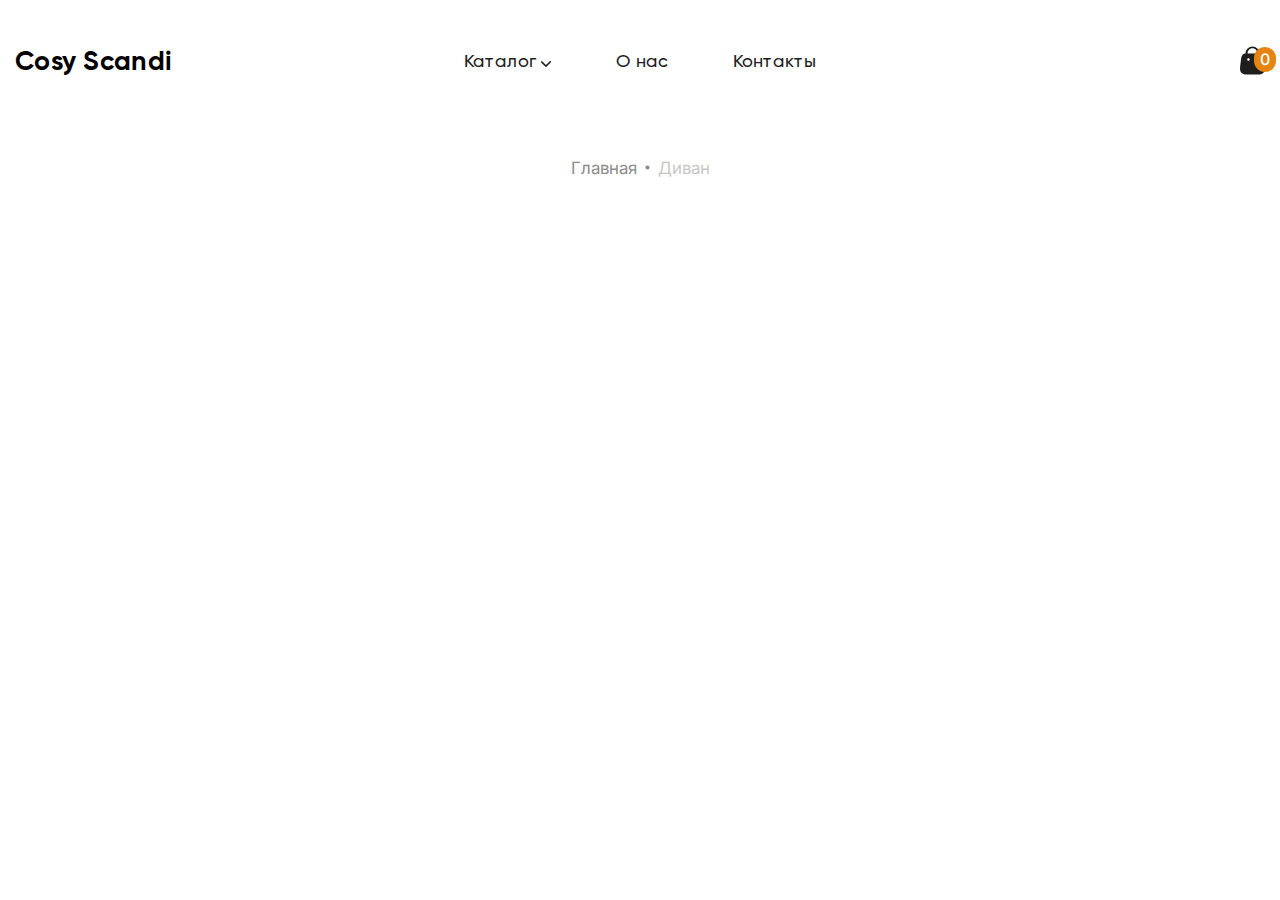
==== product.html @ d8535cc5 "product-content" ====
<!DOCTYPE html>
<html lang="ru">

<head>
  <meta charset="UTF-8">
  <meta name="viewport" content="width=device-width, initial-scale=1.0">
  <title>Карточка товара</title>
  <link href="./css/main.css" rel="stylesheet">
  <link rel="stylesheet" href="https://cdn.jsdelivr.net/npm/swiper@11/swiper-bundle.min.css" />

</head>

<body>
  <header class="header-product">
    <div class="container">
      <nav class="header__nav nav">

        <div class="nav__logo">
          <a class="logo-product" href="#!">Cosy Scandi</a>
        </div>

        <ul class="nav-list">
          <li class="nav-list__item">
            <a class="nav-product-list__link" href="#!">
              Каталог
            </a>
            <div class="nav-list__sub-nav">
              <ul class="sub-nav">
                <li class="sub-nav__item">
                  <a class="sub-nav__link" href="#!">Стулья</a>
                </li>
                <li class="sub-nav__item">
                  <a class="sub-nav__link" href="#!">Кровати</a>
                </li>
                <li class="sub-nav__item">
                  <a class="sub-nav__link" href="#!">Диваны</a>
                </li>
                <li class="sub-nav__item">
                  <a class="sub-nav__link" href="#!">Светильники</a>
                </li>
              </ul>
            </div>
          </li>
          <li class="nav-list__item">
            <a class="nav-list__link" href="#!">
              О нас
            </a>
          </li>
          <li class="nav-list__item">
            <a class="nav-list__link" href="#!">
              Контакты
            </a>
          </li>
        </ul>

        <a class="cart" href="#!">
          <img class="cart-product__img" src="./img/icons/cart-product.svg" alt="корзина">
          <div class="cart-product__count">0</div>
        </a>

        <button id="open-mobile-nav-btn" class="nav-btn">
          <img class="nav__mobile-img" src="./img/icons/mobile-nav.svg" alt="Открытие мобильной навигации">
        </button>
      </nav>
    </div>

    <div id="mobile-nav" class="mobile-nav-wrapper">
      <div class="mobile-nav-header">
        <a class="mobile-cart" href="#cart">
          <div class="cart">
            <img class="cart__img" src="./img/icons/cart.svg" alt="корзина">
            <div class="cart__count">0</div>
          </div>
          Cart
        </a>
        <button id="close-mobile-nav-btn" class="mobile-nav-btn-close">
          <img class="img-close" src="./img/icons/mobile-close.svg" alt="Закрыть навигацию">
        </button>
      </div>
      <ul class="mobile-nav-list">
        <li class="mobile-nav__item">
          <a class="mobile-nav__link mobile-nav__link--dropdown" href="#!">
            Каталог
          </a>

          <ul class="mobile-sub-nav">
            <li class="mobile-sub-nav__item">
              <a class="mobile-sub-nav__link" href="#!">Стулья</a>
            </li>
            <li class="mobile-sub-nav__item">
              <a class="mobile-sub-nav__link" href="#!">Кровати</a>
            </li>
            <li class="mobile-sub-nav__item">
              <a class="mobile-sub-nav__link" href="#!">Диваны</a>
            </li>
            <li class="mobile-sub-nav__item">
              <a class="mobile-sub-nav__link" href="#!">Светильники</a>
            </li>
          </ul>

        </li>
        <li class="mobile-nav__item">
          <a class="mobile-nav__link" href="#!">
            О нас
          </a>
        </li>
        <li class="mobile-nav__item">
          <a class="mobile-nav__link" href="#!">
            Контакты
          </a>
        </li>
      </ul>
    </div>
  </header>

  <section class="product-content">
    <div class="container">
      <div class="product__top">
        <h3 class="product__title">Главная</h3>
        <img class="product__img" src="./img/icons/circle.svg" alt="круг">
        <h3 class="product__title product__title--active">Диван</h3>
      </div>
    </div>
  </section>

</body>

</html>
---- css/main.css ----
@import '../fonts/Gilroy/stylesheet.css';
/* Reset and base styles  */
@import url("https://fonts.googleapis.com/css2?family=DM+Sans:opsz@9..40&family=Inter:wght@400;600&display=swap");
* {
  padding: 0px;
  margin: 0px;
  border: none;
}

*,
*::before,
*::after {
  box-sizing: border-box;
}

/* Links */
a,
a:link,
a:visited {
  text-decoration: none;
}

a:hover {
  text-decoration: none;
}

/* Common */
aside,
nav,
footer,
header,
section,
main {
  display: block;
}

h1,
h2,
h3,
h4,
h5,
h6,
p {
  font-size: inherit;
  font-weight: inherit;
}

ul,
ul li {
  list-style: none;
}

img {
  vertical-align: top;
}

img,
svg {
  max-width: 100%;
  height: auto;
}

address {
  font-style: normal;
}

/* Form */
input,
textarea,
button,
select {
  font-family: inherit;
  font-size: inherit;
  color: inherit;
  background-color: transparent;
}

input::-ms-clear {
  display: none;
}

button,
input[type=submit] {
  display: inline-block;
  box-shadow: none;
  background-color: transparent;
  background: none;
  cursor: pointer;
}

input:focus,
input:active,
button:focus,
button:active {
  outline: none;
}

button::-moz-focus-inner {
  padding: 0;
  border: 0;
}

label {
  cursor: pointer;
}

legend {
  display: block;
}

html,
body {
  font-family: var(--font-main);
  color: var(--text-color);
}

.container {
  max-width: 1310px;
  padding: 0 15px;
  margin: 0 auto;
}
.container--footer {
  max-width: 1094px;
}

.none {
  display: none !important;
}

.title-2 {
  font-weight: 700;
  font-size: clamp(32px, 1.702rem + 1.49vw, 42px);
  text-wrap: balance;
}

:root {
  --text-color: #1e1e1e;
  --text-muted: #8d8d8d;
  --text-card-dark-blue: #0d1b39;
  --accent: #e58411;
  --header-text-color: #fff;
  --product-text-color: #8D8D8D;
  --footer-accent: #f6973f;
  --footer-bg: #2d2f33;
  --footer-text-color: rgba(255, 255, 255, 0.8);
  --ui-orange: #e58411;
  --ui-biruza: #00d6c9;
  --ui-gray: #7c7c7c;
  --ui-dark-blue: #0d1b39;
  --font-main: "Gilroy", sans-serif;
  --font-cards: "Inter", sans-serif;
  --font-footer-accent: "DM Sans", sans-serif;
}

.header {
  position: relative;
  padding-top: 40px;
  background-color: var(--footer-bg);
  background-image: url("./../img/header/header-bg.jpg");
  background-size: cover;
  aspect-ratio: 1440/1084;
  color: var(--header-text-color);
}
@media (-webkit-min-device-pixel-ration: 2), (-webkit-min-device-pixel-ratio: 2), (min-resolution: 192dpi) {
  .header {
    background-image: url(url("./../img/header/header-bg@2x.jpg"));
  }
}
.header a {
  color: var(--header-text-color);
}
.header a:hover {
  color: rgba(255, 255, 255, 0.6);
}
@media (max-width: 629px) {
  .header {
    padding-top: 20px;
    padding-bottom: 240px;
    background-position: center;
    aspect-ratio: unset;
  }
}

.header__nav {
  margin-bottom: clamp(20px, 0.071rem + 5.89vw, 86px);
}

@media (max-width: 992px) {
  .cart__img {
    width: 30px;
    height: 30px;
  }
}

.header__content {
  text-align: center;
}

.header__title {
  margin: 0 auto;
  padding-bottom: 20px;
  font-weight: 700;
  font-size: clamp(28px, 1.179rem + 2.86vw, 60px);
  text-wrap: balance;
  line-height: 1.1;
  max-width: 1000px;
}

.header__description {
  margin: 0 auto;
  font-size: clamp(16px, 0.857rem + 0.71vw, 24px);
  line-height: 1.4;
  max-width: 615px;
  opacity: 0.8;
}

.header__search {
  display: inline-block;
  margin: 35px auto 0;
}
@media (max-width: 819px) {
  .header__search {
    display: none;
  }
}

.search-form {
  display: flex;
  gap: 10px;
  max-width: 344px;
  padding: 8px 8px 8px 20px;
  justify-content: space-between;
  align-items: center;
  height: 56px;
  border-radius: 42px;
  border: 0.862px solid rgba(255, 255, 255, 0.6);
  background: rgba(255, 255, 255, 0.15);
  -webkit-backdrop-filter: blur(8px);
          backdrop-filter: blur(8px);
}

.search-form__input {
  flex-grow: 1;
  color: #fff;
  font-size: 18px;
  font-weight: 400;
  line-height: 1.5;
}
.search-form__input::-moz-placeholder {
  color: #fff;
  font-weight: 400;
}
.search-form__input::placeholder {
  color: #fff;
  font-weight: 400;
}

.search-form__btn {
  flex-shrink: 0;
  width: 40px;
  height: 40px;
  padding: 11px 11px;
  background: var(--accent);
  border-radius: 24px;
}

.header__dot {
  position: absolute;
}
@media (max-width: 819px) {
  .header__dot {
    display: none;
  }
}

.header__dot--sofa {
  left: 20.5555555556%;
  top: 63.1918819188%;
}

.header__dot--vase {
  left: 7.9166666667%;
  top: 69.557195572%;
  transform: translate(-40%, -40%);
}

.header__dot--item {
  left: 55.0694444444%;
  top: 72.6014760148%;
}

.header__dot--pot {
  left: 94.2361111111%;
  top: 75.184501845%;
  transform: translate(15%, 15%);
}

.nav {
  display: grid;
  grid-template-columns: 2fr 8fr 2fr;
  gap: 20px;
}

.nav__logo {
  align-self: center;
}

.nav__btn {
  display: none;
}
@media (max-width: 992px) {
  .nav__btn {
    display: block;
  }
}

.nav-list {
  display: flex;
  justify-content: center;
  align-items: center;
  gap: 65px;
  align-self: center;
  justify-self: center;
  font-weight: 500;
  font-size: 18px;
}
@media (max-width: 992px) {
  .nav-list {
    display: none;
  }
}

.nav-list__item {
  position: relative;
  padding: 10px 0;
}

.nav-list__link {
  transition: opacity 0.1s ease-in;
}
.nav-list__link:hover {
  opacity: 0.7;
}
.nav-list__link--dropdown {
  display: flex;
  align-items: center;
  gap: 8px;
}
.nav-list__link--dropdown::after {
  content: url("./../../img/icons/arrow-nav.svg");
  height: 21px;
}

.nav-list__item:hover {
  pointer-events: all;
  opacity: 1;
  transform: translate(0%, 0%);
}

.nav-list__sub-nav {
  opacity: 0;
  width: 160px;
  pointer-events: none;
  position: absolute;
  left: 0;
  top: 100%;
  transform: translate(0%, 10%);
  transition: all 0.2s ease-in;
}

.nav-list__item:hover .nav-list__sub-nav {
  pointer-events: all;
  opacity: 1;
  transform: translate(0%, 0%);
}

.nav-btn {
  display: none;
}
@media (max-width: 992px) {
  .nav-btn {
    display: block;
  }
}

.cart {
  position: relative;
  align-self: center;
  justify-self: end;
}

.cart__count {
  position: absolute;
  display: inline-block;
  top: 3px;
  right: -6px;
  background-color: var(--accent);
  border-radius: 40px;
  height: 25px;
  padding: 0 6px;
  line-height: 25px;
  font-weight: 500;
  font-family: var(--font-cards);
}
@media (max-width: 992px) {
  .cart__count {
    top: -2px;
    right: -9px;
    height: 23px;
    padding: 0 6px;
    line-height: 22px;
    font-weight: 500;
    font-size: 16px;
  }
}

.sub-nav {
  display: grid;
  gap: 16px;
  padding: 20px;
  border-radius: 16px;
  background-color: var(--footer-bg);
  color: var(-footer-text-color);
  font-size: 16px;
}
.sub-nav a {
  color: var(--footer-text-color);
  transition: color 0.1s ease-in;
}
.sub-nav a:hover {
  color: var(--accent);
}

.logo {
  font-weight: 700;
  font-size: clamp(20px, 1.107rem + 0.71vw, 28px);
  letter-spacing: 0.28px;
  text-transform: capitalize;
  color: #fff !important;
}

.logo-product {
  font-weight: 700;
  font-size: clamp(20px, 1.107rem + 0.71vw, 28px);
  letter-spacing: 0.28px;
  text-transform: capitalize;
  color: #000 !important;
}

.info-dot {
  position: relative;
  cursor: pointer;
}

.info-dot__circle {
  position: absolute;
  z-index: 1;
  left: 50%;
  top: 50%;
  transform: translate(-50%, -50%);
  width: 10px;
  height: 10px;
  border-radius: 50%;
  background-color: #fff;
  transition: all 0.2s ease-in;
}

.info-dot__radius {
  width: 32px;
  height: 32px;
  border: 0.86px solid #fff;
  border-radius: 50%;
  background: rgba(255, 255, 255, 0.2);
  -webkit-backdrop-filter: blur(4px);
          backdrop-filter: blur(4px);
  animation: pulse 1s infinite alternate;
}

.info-dot:hover .info-dot__radius {
  animation: pulse 1s infinite alternate paused;
}

.info-dot:hover .info-dot__circle {
  background-color: var(--accent);
}

@keyframes pulse {
  0% {
    transform: scale(1);
  }
  100% {
    transform: scale(1.2);
  }
}
.info-hint {
  position: absolute;
  top: -26px;
  left: 50%;
  transform: translate(-50%, -100%);
  display: flex;
  gap: 8px;
  justify-content: center;
  padding-top: 12px;
  width: 112px;
  height: 56px;
  background-image: url("/img/icons/hint.svg");
}

.info-hint__radio {
  clip: rect(0 0 0 0);
  -webkit-clip-path: inset(50%);
          clip-path: inset(50%);
  height: 1px;
  overflow: hidden;
  position: absolute;
  white-space: nowrap;
  width: 1px;
}

.info-hint__radio:checked + .info-hint__radio-fake {
  background-image: url("/img/icons/checkbox-no.svg");
  background-repeat: no-repeat;
  background-position: center center;
}

.info-hint__radio-fake {
  flex-shrink: 0;
  width: 24px;
  height: 24px;
  background-color: gray;
  border: 2px solid #fff;
  border-radius: 50%;
  box-shadow: 0px 4px 6px rgba(0, 0, 0, 0.1);
}
.info-hint__radio-fake--orange {
  background-color: var(--ui-orange);
}
.info-hint__radio-fake--biruza {
  background-color: var(--ui-biruza);
}
.info-hint__radio-fake--gray {
  background-color: var(--ui-gray);
}

.benefits {
  padding: clamp(60px, 2.679rem + 5.36vw, 120px) 0;
}

.benefits__grid {
  display: grid;
  grid-template-columns: repeat(4, 1fr);
  gap: 20px;
}
@media (max-width: 992px) {
  .benefits__grid {
    grid-template-columns: repeat(auto-fit, minmax(310px, 1fr));
    gap: clamp(30px, 0.982rem + 4.46vw, 60px) 20px;
  }
}

.benefit {
  display: flex;
  flex-direction: column;
  align-items: flex-start;
  justify-content: space-between;
  text-align: left;
}

.benefit__title {
  font-weight: 700;
  font-size: 24px;
  margin-bottom: 20px;
}

.benefit__text {
  font-weight: 400;
  font-size: 16px;
  line-height: 1.85;
  text-wrap: balance;
  color: #1e1e1e;
  opacity: 0.8;
  margin-bottom: 14px;
}

.products {
  padding: 50px 0;
  text-align: center;
  background-color: #f7f7f7;
}

.products__title {
  margin-bottom: 32px;
}

.products__tabs {
  margin-bottom: 80px;
}
@media (max-width: 629px) {
  .products__tabs {
    display: none;
  }
}

.products__slider {
  margin-bottom: clamp(30px, 0.982rem + 4.46vw, 60px);
}
@media (max-width: 1400px) {
  .products__slider {
    padding: 0 40px;
  }
}
@media (max-width: 629px) {
  .products__slider {
    padding: 0 20px;
  }
}

.read-more {
  display: inline-flex;
  align-items: center;
  gap: 17px;
  font-weight: 500;
  font-size: 14px;
  line-height: 1.85;
  color: var(--accent);
}
.read-more::after {
  content: url(/img/icons/arrow-right.svg);
  height: 24px;
}
.read-more--products {
  font-size: 18px;
}

.tab-controls {
  display: inline-flex;
  padding: 6px;
  align-items: center;
  border-radius: 44px;
  background: #eeeeee;
}
@media (max-width: 629px) {
  .tab-controls {
    display: none;
  }
}

.tab-controls__btn {
  display: flex;
  justify-content: center;
  align-items: center;
  height: 45px;
  padding: 7px 20px;
  border-radius: 32px;
  color: rgba(30, 30, 30, 0.8);
  font-weight: 500;
  font-size: 18px;
  line-height: 1.85;
  transition: background-color 0.2s ease-in;
}
.tab-controls__btn:hover {
  background-color: rgba(255, 255, 255, 0.8);
}
.tab-controls__btn--active {
  background-color: #fff;
}
.tab-controls__btn--active:hover {
  background-color: #fff;
}
@media (max-width: 629px) {
  .tab-controls__btn {
    line-height: 1;
  }
}

.card {
  position: relative;
  font-family: var(--font-cards);
  width: 268px;
}

.card__link {
  position: absolute;
  top: 0;
  left: 0;
  right: 0;
  bottom: 0;
}

.card__photo {
  text-align: center;
  height: 240px;
  background-color: #fafafa;
  border-radius: 20px 20px 0 0;
  margin-top: 50px;
}

.card__descr {
  display: flex;
  flex-direction: column;
  gap: 6px;
  height: 202px;
  padding: 14px 22px 28px;
  background-color: #fff;
  border-radius: 0 0 20px 20px;
}

.card__img {
  position: relative;
  z-index: 5;
  margin-top: -35px;
  transition: 0.2s ease-in;
}
.card__img:hover {
  transform: translateY(-20px);
}

.card__category {
  position: relative;
  z-index: 3;
  font-weight: 400;
  font-size: 16px;
  text-align: left;
  color: var(--text-muted);
}

.card__title {
  font-weight: 600;
  font-size: 21px;
  text-align: left;
  text-transform: capitalize;
  color: var(--text-card-dark-blue);
}

.card__rating {
  display: flex;
  align-items: center;
  gap: 3px;
}

.card__footer {
  display: flex;
  justify-content: space-between;
  align-items: center;
  margin-top: auto;
}

.card__price {
  display: flex;
  align-items: flex-start;
  gap: 3px;
  font-weight: 600;
  font-size: 21px;
  color: var(--ui-dark-blue);
}

.card__btn {
  position: relative;
  z-index: 3;
  display: flex;
  justify-content: center;
  align-items: center;
  width: 48px;
  height: 48px;
  background-color: var(--ui-dark-blue);
  border-radius: 50%;
  transition: background-color 0.2s ease-in;
}
.card__btn:hover {
  background-color: var(--accent);
}

.slider {
  position: relative;
}

.slider__btn {
  position: absolute;
  z-index: 1;
  display: flex;
  justify-content: center;
  align-items: center;
  width: 50px;
  height: 50px;
  background: #ffffff;
  border-radius: 50%;
  box-shadow: 0px 7.03125px 19.53125px rgba(0, 0, 0, 0.06);
}

.slider__btn--prev {
  left: 0;
  top: 50%;
  transform: translate(-50%, -50%);
}

.slider__btn--next {
  right: 0;
  top: 50%;
  transform: translate(50%, -50%);
}

.footer {
  padding: clamp(60px, 2.024rem + 8.63vw, 118px) 0 56px;
  background-color: var(--footer-bg);
  color: var(--footer-text-color);
}
.footer a {
  color: var(--footer-text-color);
  transition: opacity 0.1s ease-in;
}
.footer a:hover {
  opacity: 0.6;
}

.footer__grid {
  display: grid;
  grid-template-columns: 3fr 1fr 2fr 2fr 2fr;
  gap: 60px;
  margin-bottom: clamp(60px, 2.024rem + 8.63vw, 118px);
}
@media (max-width: 992px) {
  .footer__grid {
    grid-template-columns: 4fr 1fr 3fr 3fr;
  }
}
@media (max-width: 629px) {
  .footer__grid {
    grid-template-columns: 1fr 1fr;
  }
}

.footer__nav--service {
  grid-column-start: 3;
}
@media (max-width: 629px) {
  .footer__nav--service {
    grid-column-start: auto;
  }
}

.footer__nav-title {
  font-family: var(--font-footer-accent);
  font-size: 17px;
  letter-spacing: -0.232px;
  color: var(--footer-accent);
  margin-bottom: 20px;
}

.footer__list {
  display: grid;
  gap: 16px;
  font-size: 15px;
  font-weight: 500;
  line-height: 1.6;
}

.footer__row {
  display: flex;
  justify-content: space-between;
  align-items: center;
}
@media (max-width: 629px) {
  .footer__row {
    flex-direction: column-reverse;
    align-items: flex-start;
    gap: 20px;
  }
}

.footer__descr {
  font-weight: 500;
  font-size: 15px;
  line-height: 1.6;
  max-width: 293px;
}
.footer__descr p + p {
  margin-top: 1em;
}

.footer__logo {
  margin-bottom: 30px;
}

.footer__copyright {
  font-family: var(--font-footer-accent);
  font-size: 15px;
  letter-spacing: -0.205px;
  color: #ffffff;
  opacity: 0.5;
}

.footer__links {
  display: flex;
  flex-wrap: wrap;
  gap: 40px;
  font-weight: 500;
  font-size: 15px;
  line-height: 1.6;
}
@media (max-width: 629px) {
  .footer__links {
    gap: 20px;
  }
}

.mobile-nav-wrapper {
  display: none;
  position: absolute;
  z-index: 9;
  right: 0;
  top: 0;
  bottom: 0;
  width: 320px;
  padding: 30px 20px;
  background-color: var(--footer-bg);
  color: var(--footer-text-color);
}
.mobile-nav-wrapper a {
  color: var(--footer-text-color);
  transition: color 0.1s ease-in;
}
.mobile-nav-wrapper a:hover {
  color: #fff;
}
.mobile-nav-wrapper--open {
  display: block;
}

.mobile-nav-list {
  display: grid;
  gap: 20px;
  font-size: 22px;
}

.mobile-nav-header {
  display: flex;
  justify-content: space-between;
  align-items: center;
  gap: 20px;
  padding-bottom: 20px;
  margin-bottom: 20px;
  border-bottom: 1px solid rgba(255, 255, 255, 0.2);
}

.mobile-cart {
  flex-grow: 1;
  display: flex;
  align-items: center;
  gap: 20px;
  padding-right: 20px;
  border-right: 1px solid rgba(255, 255, 255, 0.2);
  font-size: 22px;
  font-weight: 500;
}

.mobile-sub-nav {
  display: grid;
  gap: 14px;
  font-size: 16px;
  padding: 20px 0 0 20px;
}
.mobile-sub-nav a {
  transition: color 0.1s ease-in;
}
.mobile-sub-nav a:hover {
  color: var(--accent);
}

.header-product {
  position: relative;
  padding-top: 40px;
  background-color: #fff;
  color: var(--text-color);
}
.header-product a {
  color: var(--text-color);
}
@media (max-width: 629px) {
  .header-product {
    padding-top: 20px;
    padding-bottom: 240px;
    background-position: center;
    aspect-ratio: unset;
  }
}

.header__nav {
  margin-bottom: clamp(20px, 0.071rem + 5.89vw, 86px);
}

@media (max-width: 992px) {
  .cart-product__img {
    width: 30px;
    height: 30px;
  }
}

.header__content {
  text-align: center;
}

.nav-product-list__link {
  transition: opacity 0.1s ease-in;
}
.nav-product-list__link:hover {
  opacity: 0.7;
}
.nav-product-list__link::after {
  content: url("./../../img/icons/arrow-product.svg");
  height: 21px;
}

.nav-list__item:hover {
  pointer-events: all;
  opacity: 1;
  transform: translate(0%, 0%);
}

.cart-product__count {
  position: absolute;
  display: inline-block;
  top: 1px;
  right: -11px;
  background-color: var(--accent);
  color: #fff;
  border-radius: 40px;
  height: 25px;
  padding: 0 6px;
  line-height: 25px;
  font-weight: 500;
  font-family: var(--font-cards);
}
@media (max-width: 992px) {
  .cart-product__count {
    top: -2px;
    right: -9px;
    height: 23px;
    padding: 0 6px;
    line-height: 22px;
    font-weight: 500;
    font-size: 16px;
  }
}

.product-content {
  display: flex;
}

.product__top {
  display: flex;
  justify-content: space-between;
  align-items: center;
}

.product__title {
  font-family: var(--font-cards);
  font-size: 17px;
  line-height: 20px;
  color: var(--product-text-color);
}

.product__img {
  width: 5px;
  height: 5px;
  margin: 0 8px;
}

.product__title--active {
  font-family: var(--font-cards);
  font-size: 17px;
  line-height: 20px;
  color: rgba(141, 141, 141, 0.5);
}/*# sourceMappingURL=main.css.map */
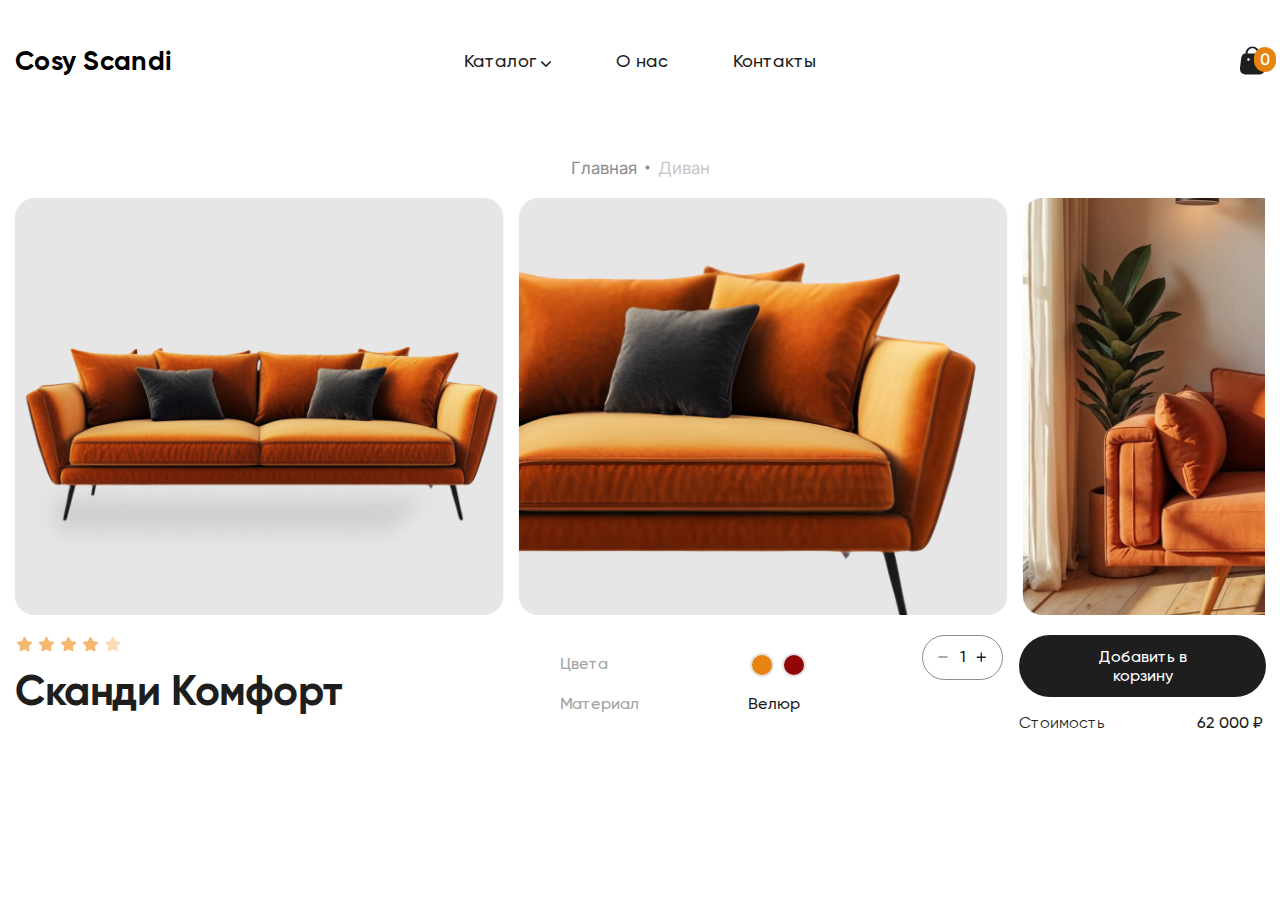
==== commit df20ff4b: "product-content" ====
--- a/product.html
+++ b/product.html
@@ -7,7 +7,6 @@
   <title>Карточка товара</title>
   <link href="./css/main.css" rel="stylesheet">
   <link rel="stylesheet" href="https://cdn.jsdelivr.net/npm/swiper@11/swiper-bundle.min.css" />
-
 </head>
 
 <body>
@@ -115,14 +114,76 @@
 
   <section class="product-content">
     <div class="container">
+
       <div class="product__top">
         <h3 class="product__title">Главная</h3>
         <img class="product__img" src="./img/icons/circle.svg" alt="круг">
         <h3 class="product__title product__title--active">Диван</h3>
       </div>
-    </div>
+
+      <div class="product-slider">
+        <img class="product-slider__img" src="./img/product-page/slider.png" alt="">
+      </div>
+
+
+      <div class="product-info">
+
+        <div class="product-info__name">
+          <div class="product-info__rating">
+            <div class="card__rating">
+              <img class="card__star" src="./img/icons/star.svg" alt="звезда">
+              <img class="card__star" src="./img/icons/star.svg" alt="звезда">
+              <img class="card__star" src="./img/icons/star.svg" alt="звезда">
+              <img class="card__star" src="./img/icons/star.svg" alt="звезда">
+              <img class="card__star" src="./img/icons/star-off.svg" alt="Не выбранная звезда">
+            </div>
+          </div>
+          <h1 class="product-info__title">Сканди Комфорт</h1>
+        </div>
+
+        <div class="product-info__specifications">
+
+          <div class="product-color">
+            <p class="product-color__text text-accent">Цвета</p>
+            <div class="product-color__dots">
+              <div class="product-hint">
+                <label>
+                  <input class="product-hint__radio" type="radio" name="sofa-color">
+                  <div class="product-hint__radio-fake product-hint__radio-fake--orange"></div>
+                </label>
+                <label>
+                  <input class="product-hint__radio" type="radio" name="sofa-color">
+                  <div class="product-hint__radio-fake product-hint__radio-fake--brown"></div>
+                </label>
+              </div>
+            </div>
+          </div>
+
+          <div class="material">
+            <p class="material__text text-accent">Материал</p>
+            <p class="material__text material__text--descr">Велюр</p>
+          </div>
+        </div>
+
+        <div class="price">
+          <div class="price-btn">
+            <button class="price-btn__descr">1</button>
+            <button class="price__btn">Добавить в корзину</button>
+          </div>
+          <div class="price__text">
+            <p class="price__text-cost">Стоимость</p>
+            <p class="price__text-priced">62 000 ₽</p>
+          </div>
+        </div>
+
+      </div>
+
   </section>
 
+
+  <script src="https://cdn.jsdelivr.net/npm/swiper@11/swiper-bundle.min.js"></script>
+
+  <script src="./js/product.js"></script>
 </body>
 
 </html>
--- a/css/main.css
+++ b/css/main.css
@@ -145,6 +145,7 @@
   --footer-text-color: rgba(255, 255, 255, 0.8);
   --ui-orange: #e58411;
   --ui-biruza: #00d6c9;
+  --ui-brown: #930608;
   --ui-gray: #7c7c7c;
   --ui-dark-blue: #0d1b39;
   --font-main: "Gilroy", sans-serif;
@@ -1006,7 +1007,7 @@
   opacity: 0.7;
 }
 .nav-product-list__link::after {
-  content: url("./../../img/icons/arrow-product.svg");
+  content: url("./../img/icons/arrow-product.svg");
   height: 21px;
 }
 
@@ -1042,14 +1043,32 @@
   }
 }
 
+.sub-nav {
+  display: grid;
+  gap: 16px;
+  padding: 20px;
+  border-radius: 16px;
+  background-color: var(--footer-bg);
+  color: var(-footer-text-color);
+  font-size: 16px;
+}
+.sub-nav a {
+  color: var(--footer-text-color);
+  transition: color 0.1s ease-in;
+}
+.sub-nav a:hover {
+  color: var(--accent);
+}
+
 .product-content {
-  display: flex;
+  margin-bottom: 40px;
 }
 
 .product__top {
   display: flex;
-  justify-content: space-between;
-  align-items: center;
+  justify-content: center;
+  align-items: center;
+  margin-bottom: 17px;
 }
 
 .product__title {
@@ -1070,4 +1089,177 @@
   font-size: 17px;
   line-height: 20px;
   color: rgba(141, 141, 141, 0.5);
+}
+
+.product-info {
+  display: flex;
+  justify-content: space-between;
+}
+
+.product-info__rating {
+  margin-bottom: 12px;
+}
+
+.card__rating {
+  display: flex;
+  align-items: center;
+  gap: 3px;
+}
+
+.product-info__title {
+  font-weight: 600;
+  font-size: 42px;
+  line-height: 1.2;
+  letter-spacing: -0.01em;
+  text-align: left;
+  text-transform: capitalize;
+  color: var(--text-color);
+}
+
+.product-info__specifications {
+  display: flex;
+  flex-direction: column;
+  justify-content: space-evenly;
+  align-items: flex-start;
+  width: 240px;
+}
+
+.product-color {
+  display: flex;
+  justify-content: space-between;
+}
+
+.text-accent {
+  font-weight: 500;
+  font-size: 16px;
+  line-height: 1.4;
+  color: var(--product-text-color);
+  opacity: 0.8;
+}
+
+.material {
+  display: flex;
+  justify-content: space-between;
+  width: 240px;
+}
+
+.material__text--descr {
+  font-weight: 500;
+  font-size: 16px;
+  line-height: 1.4;
+  color: var(--text-color);
+}
+
+.price {
+  display: flex;
+  width: 248px;
+  flex-direction: column;
+  align-items: center;
+}
+
+.price__btn {
+  padding: 12px 49px;
+  background: #1e1e1e;
+  border-radius: 50px;
+  font-weight: 500;
+  font-size: 16px;
+  color: #ffffff;
+  margin-bottom: 16px;
+}
+
+.price__text {
+  display: flex;
+  justify-content: space-between;
+  width: 245px;
+}
+
+.price__text-priced {
+  font-weight: 500;
+}
+
+.price-btn {
+  display: flex;
+  width: 344px;
+  align-items: flex-start;
+  margin-right: 94px;
+}
+
+.price-btn__descr {
+  position: relative;
+  border: 1px solid #8d8d8d;
+  border-radius: 50px;
+  padding: 14px 37px;
+  font-weight: 500;
+  font-size: 16px;
+  line-height: 0.9;
+  margin-right: 16px;
+}
+.price-btn__descr::after {
+  position: absolute;
+  content: "";
+  background-image: url(./../img/icons/minus.svg);
+  width: 16px;
+  height: 16px;
+  top: 14px;
+  left: 12px;
+}
+.price-btn__descr::before {
+  position: absolute;
+  content: "";
+  background-image: url(./../img/icons/plus.svg);
+  width: 16px;
+  height: 16px;
+  top: 14px;
+  right: 13px;
+}
+
+.product-color__dots {
+  position: relative;
+}
+
+.product-hint {
+  position: absolute;
+  top: 24px;
+  left: 170px;
+  transform: translate(-50%, -100%);
+  display: flex;
+  gap: 8px;
+  justify-content: center;
+  padding-top: 12px;
+}
+
+.product-hint__radio {
+  clip: rect(0 0 0 0);
+  -webkit-clip-path: inset(50%);
+          clip-path: inset(50%);
+  height: 1px;
+  overflow: hidden;
+  position: absolute;
+  white-space: nowrap;
+  width: 1px;
+}
+
+.product-hint__radio:checked + .product-hint__radio-fake {
+  background-image: url("/img/icons/checkbox-no.svg");
+  background-repeat: no-repeat;
+  background-position: center center;
+}
+
+.product-hint__radio-fake {
+  flex-shrink: 0;
+  width: 24px;
+  height: 24px;
+  background-color: gray;
+  border: 2px solid #e4e4e4;
+  border-radius: 50%;
+}
+.product-hint__radio-fake--orange {
+  background-color: var(--ui-orange);
+}
+.product-hint__radio-fake--brown {
+  background-color: var(--ui-brown);
+}
+
+.product-slider {
+  margin: 20px 0;
 }/*# sourceMappingURL=main.css.map */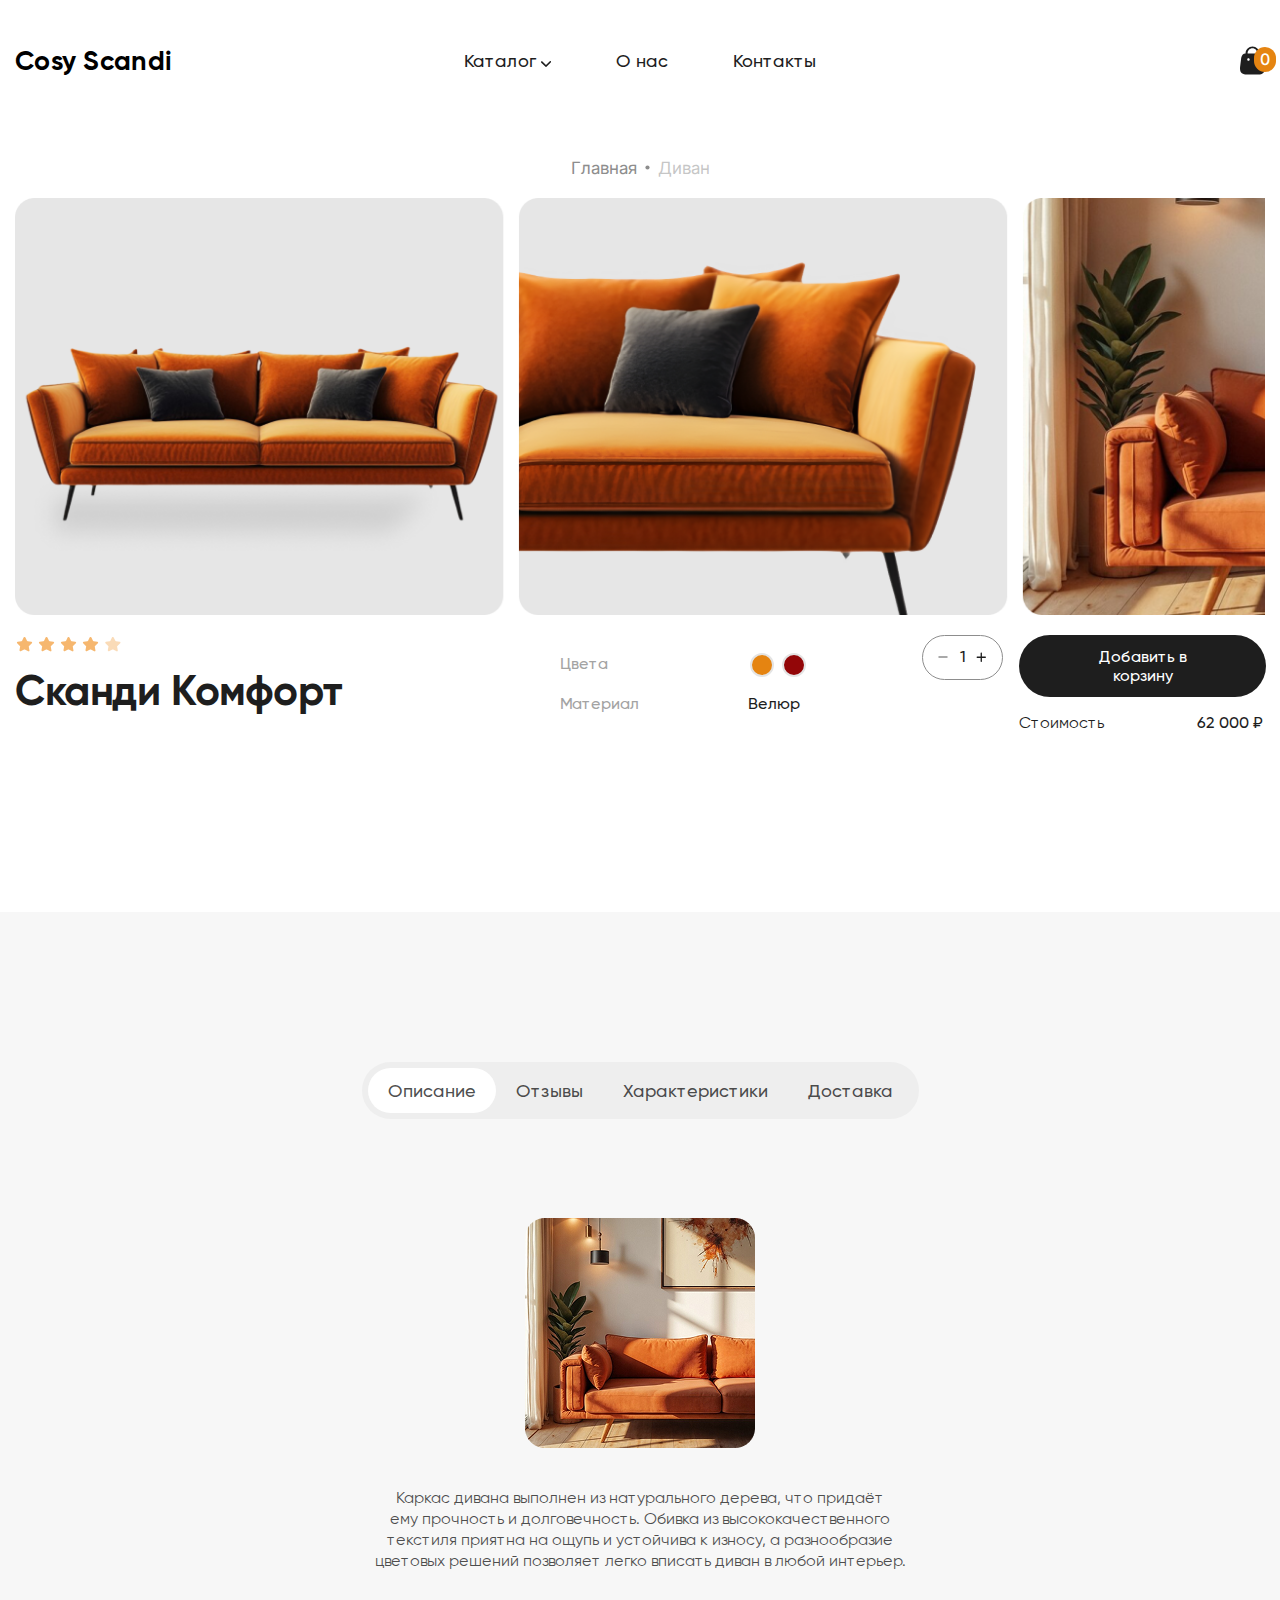
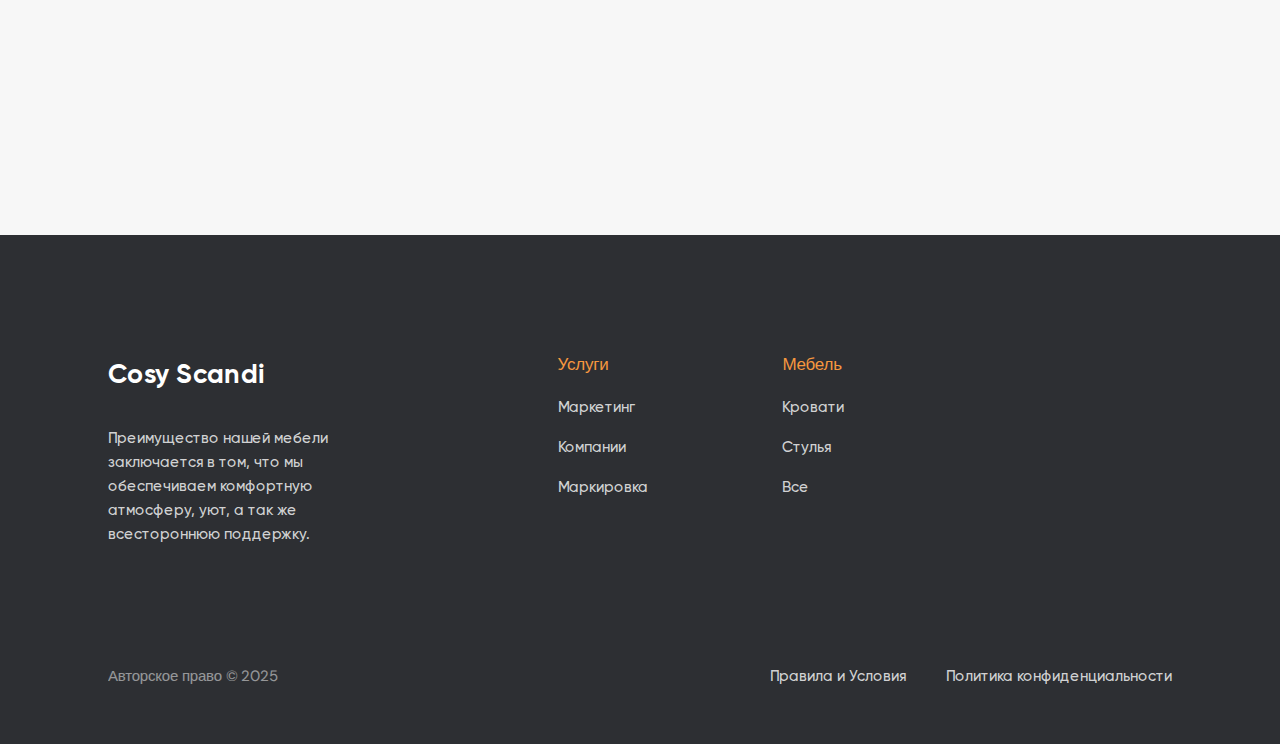
==== commit 30a2671c: "intelligence" ====
--- a/product.html
+++ b/product.html
@@ -180,6 +180,87 @@
 
   </section>
 
+  <section class="intelligence">
+    <div class="container">
+      <div class="intelligence__tabs">
+        <div class="tab-controls">
+          <button data-tab="description" class="tab-controls__btn tab-controls__btn--active">Описание</button>
+          <button data-tab="reviews" class="tab-controls__btn">Отзывы</button>
+          <button data-tab="specifications" class="tab-controls__btn">Характеристики</button>
+          <button data-tab="delivery" class="tab-controls__btn">Доставка</button>
+        </div>
+      </div>
+      <div class="intelligence-descr">
+        <img class="intelligence-img" src="./img/product-page/intelligence.png" alt="картинка дивана">
+        <p class="intelligence-text">
+          Каркас дивана выполнен из натурального дерева, что придаёт ему прочность и долговечность. Обивка
+          из высококачественного
+          текстиля приятна на ощупь и устойчива к износу, а разнообразие цветовых решений позволяет легко вписать диван
+          в любой
+          интерьер.
+        </p>
+      </div>
+    </div>
+  </section>
+
+  <footer class="footer">
+    <div class="container container--footer">
+      <div class="footer__grid">
+        <div class="footer__descr">
+          <div class="footer__logo">
+            <a class="logo" href="#!">Cosy Scandi</a>
+          </div>
+          <p class="footer__text">
+            Преимущество нашей мебели заключается в том, что мы обеспечиваем комфортную атмосферу, уют, а так же
+            всестороннюю поддержку.
+          </p>
+        </div>
+        <nav class="footer__nav footer__nav--service">
+          <h3 class="footer__nav-title">Услуги</h3>
+
+          <ul class="footer__list">
+            <li class="footer__list-item">
+              <a class="footer__list-link" href="#!">Маркетинг</a>
+            </li>
+            <li class="footer__list-item">
+              <a class="footer__list-link" href="#!">Компании</a>
+            </li>
+            <li class="footer__list-item">
+              <a class="footer__list-link" href="#!">Маркировка</a>
+            </li>
+          </ul>
+
+        </nav>
+        <nav class="footer__nav footer__nav--furniture">
+          <h3 class="footer__nav-title">Мебель</h3>
+
+          <ul class="footer__list">
+            <li class="footer__list-item">
+              <a class="footer__list-link" href="#!">Кровати</a>
+            </li>
+            <li class="footer__list-item">
+              <a class="footer__list-link" href="#!">Стулья</a>
+            </li>
+            <li class="footer__list-item">
+              <a class="footer__list-link" href="#!">Все</a>
+            </li>
+          </ul>
+
+        </nav>
+      </div>
+
+      <div class="footer__row">
+
+        <div class="footer__copyright">Авторское право © 2025</div>
+
+        <div class="footer__links">
+          <a class="footer__link" href="#!">Правила и Условия</a>
+          <a class="footer__link" href="#!">Политика конфиденциальности</a>
+        </div>
+
+      </div>
+    </div>
+  </footer>
 
   <script src="https://cdn.jsdelivr.net/npm/swiper@11/swiper-bundle.min.js"></script>
 
--- a/css/main.css
+++ b/css/main.css
@@ -1061,7 +1061,7 @@
 }
 
 .product-content {
-  margin-bottom: 40px;
+  padding-bottom: 180px;
 }
 
 .product__top {
@@ -1262,4 +1262,38 @@
 
 .product-slider {
   margin: 20px 0;
+}
+
+.intelligence {
+  padding: 150px 0 263px 0;
+  text-align: center;
+  background-color: #f7f7f7;
+}
+
+.intelligence__tabs {
+  margin-bottom: 99px;
+}
+@media (max-width: 629px) {
+  .intelligence__tabs {
+    display: none;
+  }
+}
+
+.intelligence-descr {
+  display: flex;
+  align-items: center;
+  flex-direction: column;
+}
+
+.intelligence-img {
+  margin-bottom: 40px;
+}
+
+.intelligence-text {
+  font-weight: 400;
+  font-size: 16px;
+  line-height: 1.3;
+  text-align: center;
+  color: rgba(30, 30, 30, 0.8);
+  max-width: 543px;
 }/*# sourceMappingURL=main.css.map */